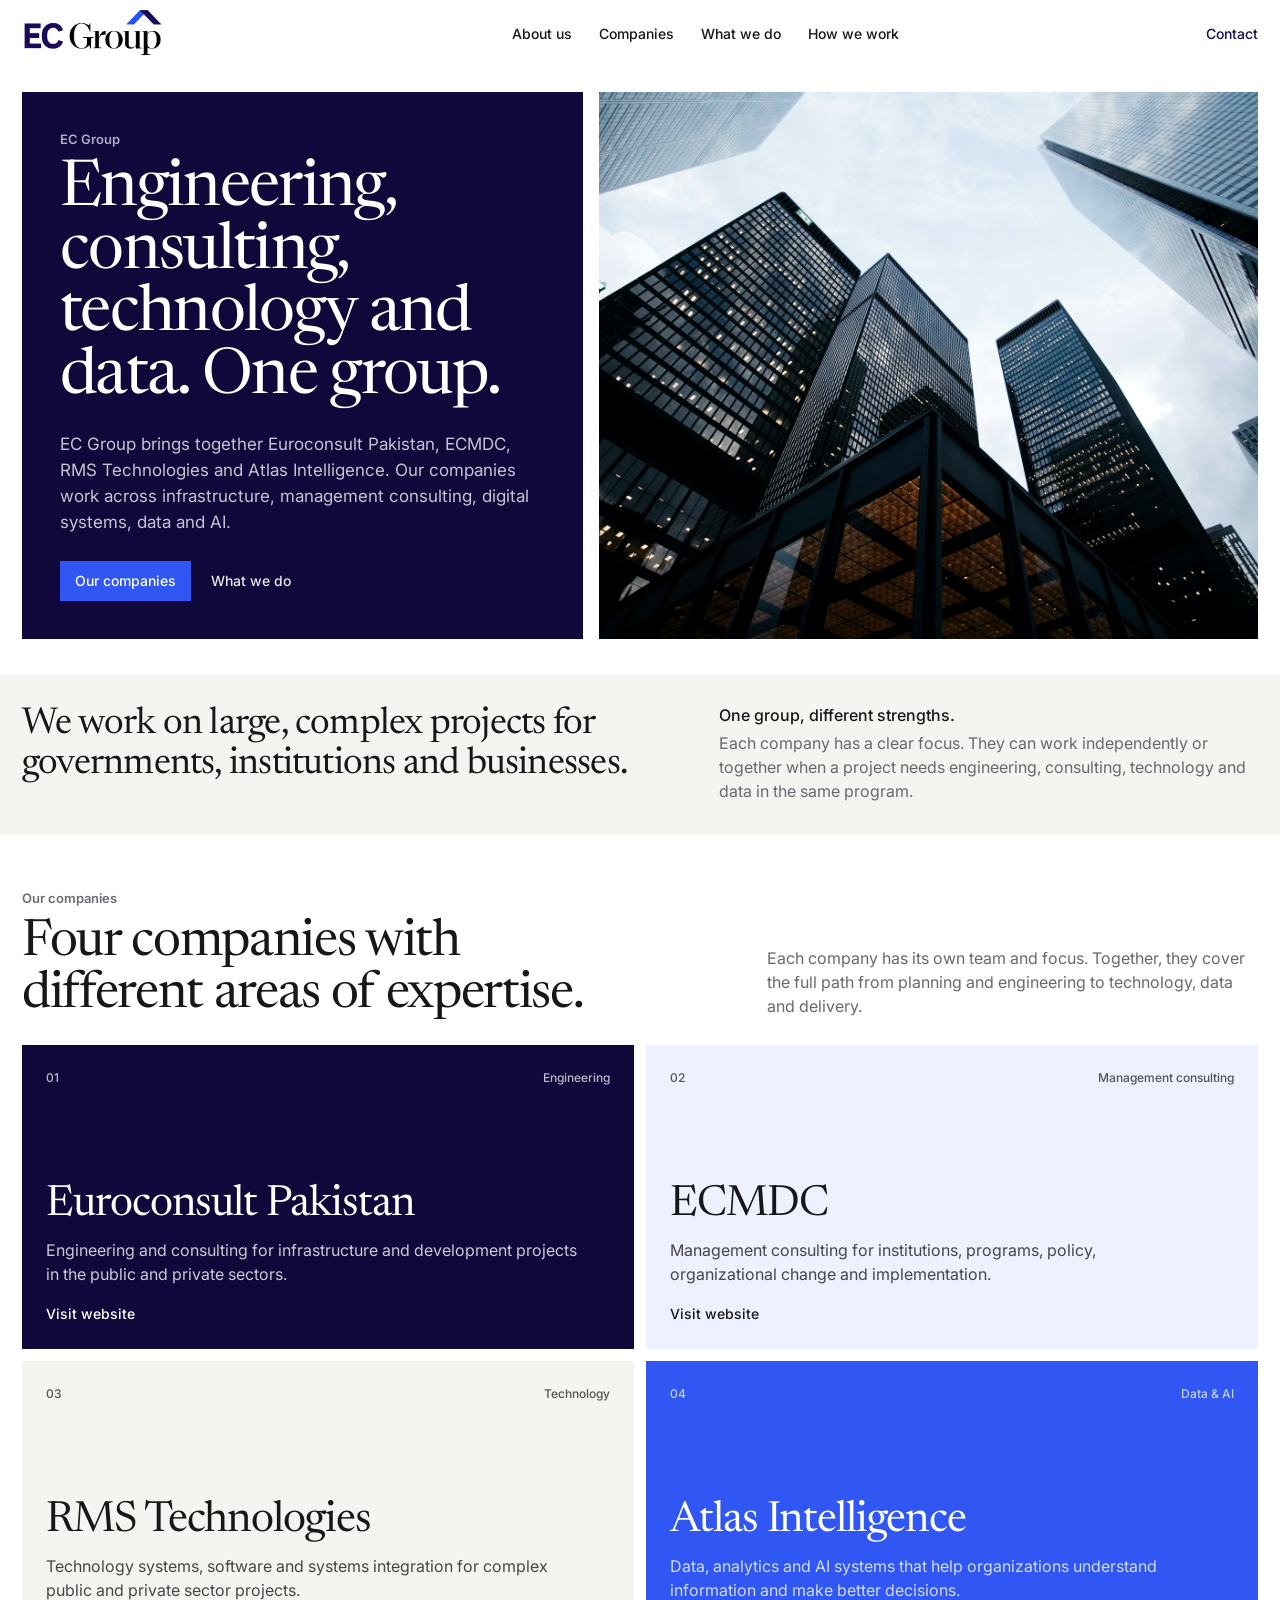
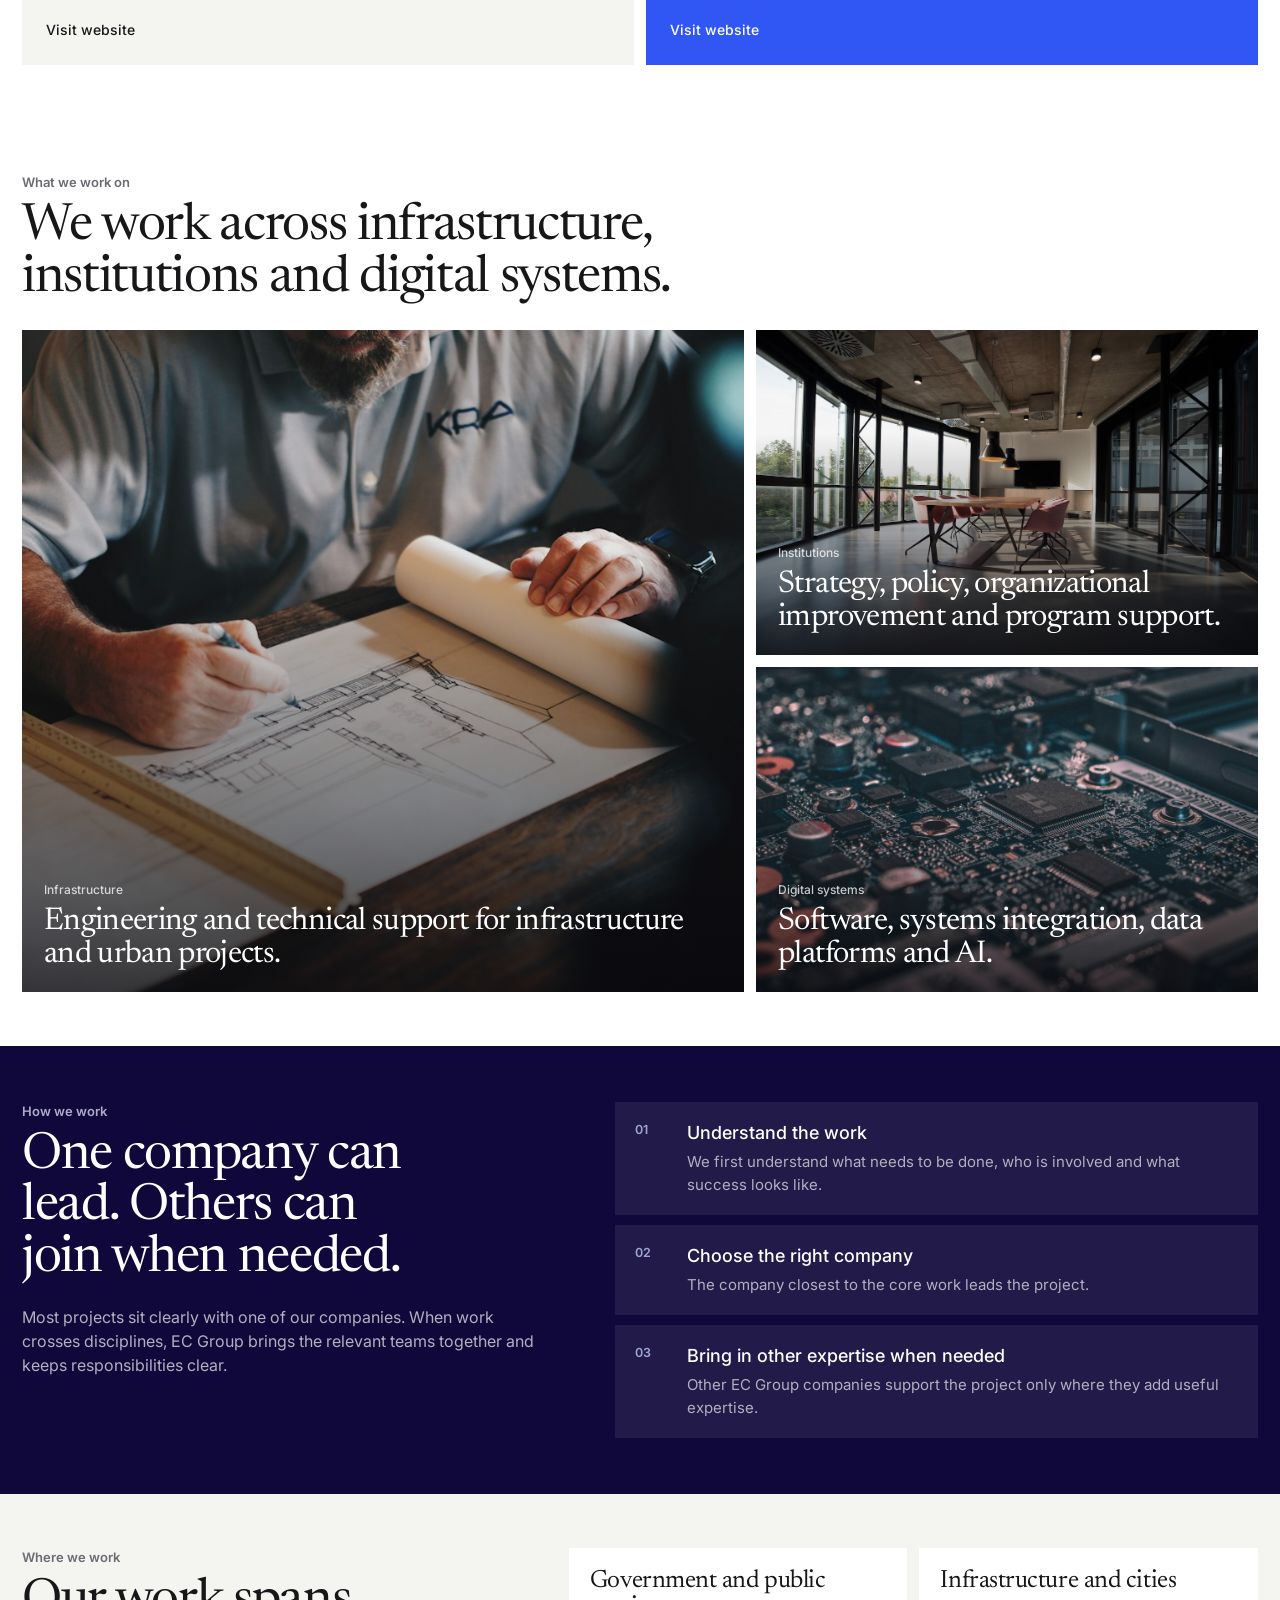
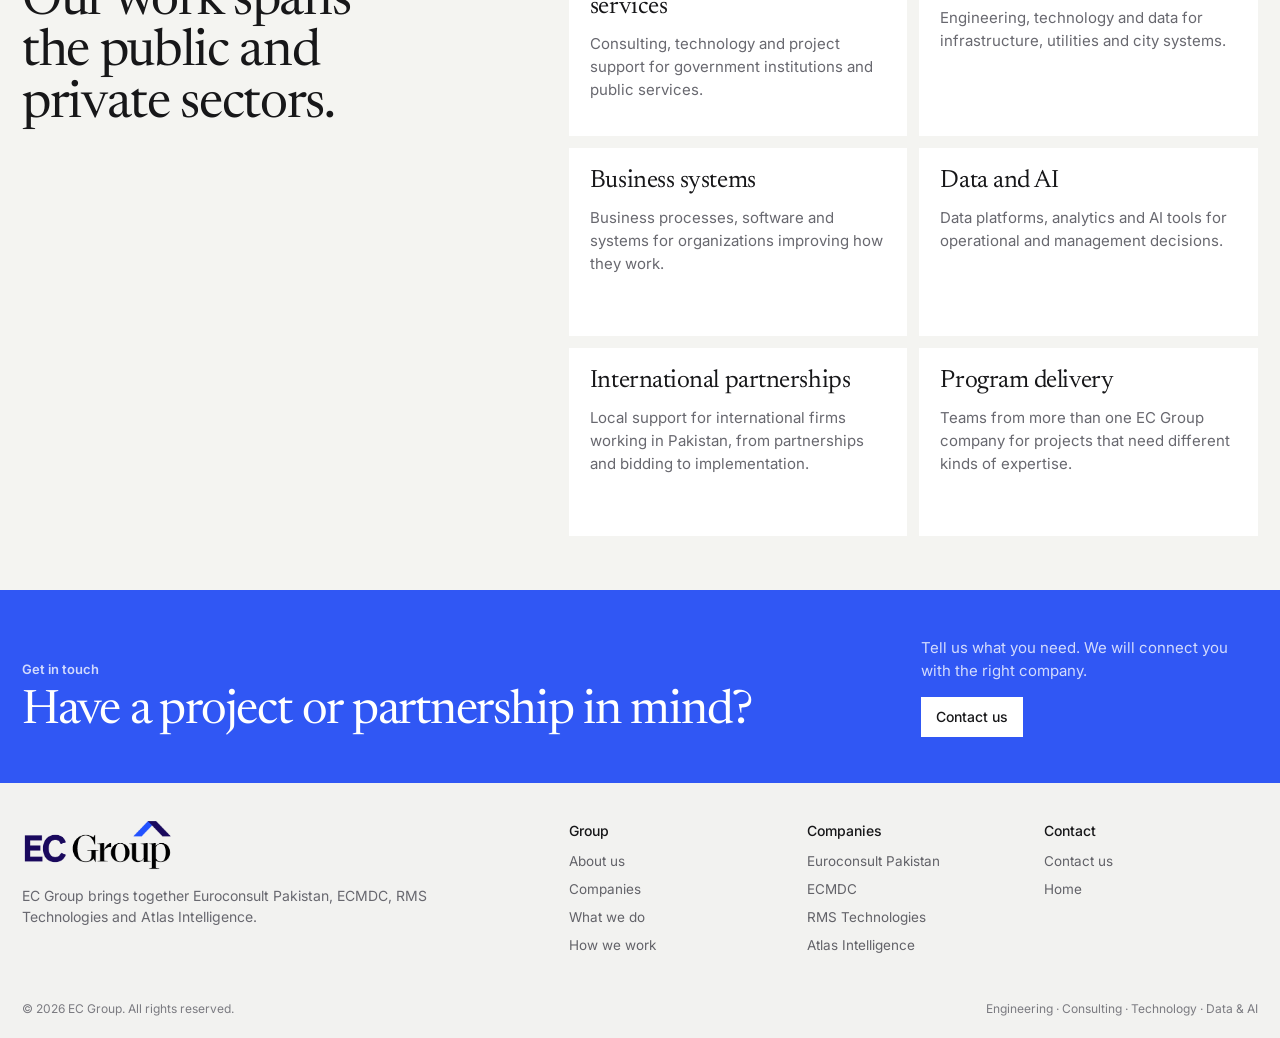
==== index.html @ d3a857c5 "first commit" ====
<!DOCTYPE html>

<html lang="en">
<head>
<meta charset="utf-8"/>
<meta content="width=device-width, initial-scale=1" name="viewport"/>
<meta content="EC Group brings together Euroconsult Pakistan, ECMDC, RMS Technologies and Atlas Intelligence across engineering, consulting, technology, data and AI." name="description"/>
<title>EC Group | Engineering, Consulting, Technology and Intelligence</title>
<link href="https://fonts.googleapis.com" rel="preconnect"/>
<link crossorigin="" href="https://fonts.gstatic.com" rel="preconnect"/>
<link href="https://fonts.googleapis.com/css2?family=Inter:wght@400;500;600&amp;family=Newsreader:opsz,wght@6..72,400;6..72,500&amp;display=swap" rel="stylesheet"/>
<link href="styles.css" rel="stylesheet"/>
</head>
<body>
<header class="site-header">
<div class="shell header-inner">
<a aria-label="EC Group home" class="brand" href="index.html"><img alt="EC Group" src="assets/ec-group-logo.png"/></a>
<nav aria-label="Primary navigation" class="desktop-nav"><a href="group.html">About us</a><a href="companies.html">Companies</a><a href="what-we-do.html">What we do</a><a href="how-we-work.html">How we work</a></nav>
<a class="header-link" href="contact.html">Contact</a>
<details class="mobile-menu">
<summary aria-label="Open menu"><span></span><span></span><span></span></summary>
<nav aria-label="Mobile navigation"><a href="group.html">About us</a><a href="companies.html">Companies</a><a href="what-we-do.html">What we do</a><a href="how-we-work.html">How we work</a><a href="contact.html">Contact</a></nav>
</details>
</div>
</header>
<main>
<section class="hero">
<div class="shell hero-grid">
<div class="hero-copy">
<p class="section-label light">EC Group</p>
<h1>Engineering, consulting, technology and data. One group.</h1>
<p class="hero-text">EC Group brings together Euroconsult Pakistan, ECMDC, RMS Technologies and Atlas Intelligence. Our companies work across infrastructure, management consulting, digital systems, data and AI.</p>
<div class="hero-actions"><a class="button button-primary" href="companies.html">Our companies</a><a class="text-link" href="what-we-do.html">What we do</a></div>
</div>
<figure class="hero-media"><img alt="Contemporary urban architecture" src="assets/img/hero-urban.jpg"/></figure>
</div>
</section>
<section class="intro-strip"><div class="shell intro-grid"><p class="intro-lead">We work on large, complex projects for governments, institutions and businesses.</p><div class="intro-note"><h3>One group, different strengths.</h3><p>Each company has a clear focus. They can work independently or together when a project needs engineering, consulting, technology and data in the same program.</p></div></div></section>
<section class="section"><div class="shell"><div class="section-heading split-heading"><div><p class="section-label">Our companies</p><h2>Four companies with different areas of expertise.</h2></div><p>Each company has its own team and focus. Together, they cover the full path from planning and engineering to technology, data and delivery.</p></div>
<div class="company-grid">
<article class="company-card company-card-dark"><div class="company-meta"><span>01</span><span>Engineering</span></div><div class="company-card-body"><h3>Euroconsult Pakistan</h3><p>Engineering and consulting for infrastructure and development projects in the public and private sectors.</p><a class="company-link" href="https://www.euroconsultglobal.co/" rel="noopener" target="_blank">Visit website</a></div></article>
<article class="company-card company-card-soft-blue"><div class="company-meta"><span>02</span><span>Management consulting</span></div><div class="company-card-body"><h3>ECMDC</h3><p>Management consulting for institutions, programs, policy, organizational change and implementation.</p><a class="company-link" href="https://ecmdc.co" rel="noopener" target="_blank">Visit website</a></div></article>
<article class="company-card company-card-neutral"><div class="company-meta"><span>03</span><span>Technology</span></div><div class="company-card-body"><h3>RMS Technologies</h3><p>Technology systems, software and systems integration for complex public and private sector projects.</p><a class="company-link" href="https://rmstechnologies.co" rel="noopener" target="_blank">Visit website</a></div></article>
<article class="company-card company-card-blue"><div class="company-meta"><span>04</span><span>Data &amp; AI</span></div><div class="company-card-body"><h3>Atlas Intelligence</h3><p>Data, analytics and AI systems that help organizations understand information and make better decisions.</p><a class="company-link" href="https://atlasintelglobal.com" rel="noopener" target="_blank">Visit website</a></div></article>
</div></div></section>
<section class="section"><div class="shell"><div class="section-heading compact-heading"><p class="section-label">What we work on</p><h2>We work across infrastructure, institutions and digital systems.</h2></div><div class="work-grid">
<article class="work-card work-card-large"><img alt="Infrastructure development" src="assets/img/work-infrastructure.jpg"/><div class="work-card-copy"><p>Infrastructure</p><h3>Engineering and technical support for infrastructure and urban projects.</h3></div></article>
<article class="work-card"><img alt="Institutional workplace" src="assets/img/work-institutions.jpg"/><div class="work-card-copy"><p>Institutions</p><h3>Strategy, policy, organizational improvement and program support.</h3></div></article>
<article class="work-card"><img alt="Digital systems" src="assets/img/work-digital.jpg"/><div class="work-card-copy"><p>Digital systems</p><h3>Software, systems integration, data platforms and AI.</h3></div></article>
</div></div></section>
<section class="approach"><div class="shell approach-grid"><div class="approach-intro"><p class="section-label light">How we work</p><h2>One company can lead. Others can join when needed.</h2><p>Most projects sit clearly with one of our companies. When work crosses disciplines, EC Group brings the relevant teams together and keeps responsibilities clear.</p></div><div class="approach-items">
<article><span>01</span><div><h3>Understand the work</h3><p>We first understand what needs to be done, who is involved and what success looks like.</p></div></article>
<article><span>02</span><div><h3>Choose the right company</h3><p>The company closest to the core work leads the project.</p></div></article>
<article><span>03</span><div><h3>Bring in other expertise when needed</h3><p>Other EC Group companies support the project only where they add useful expertise.</p></div></article>
</div></div></section>
<section class="section soft"><div class="shell focus-grid"><div class="focus-heading"><p class="section-label">Where we work</p><h2>Our work spans the public and private sectors.</h2></div><div class="focus-list">
<article><h3>Government and public services</h3><p>Consulting, technology and project support for government institutions and public services.</p></article>
<article><h3>Infrastructure and cities</h3><p>Engineering, technology and data for infrastructure, utilities and city systems.</p></article>
<article><h3>Business systems</h3><p>Business processes, software and systems for organizations improving how they work.</p></article>
<article><h3>Data and AI</h3><p>Data platforms, analytics and AI tools for operational and management decisions.</p></article>
<article><h3>International partnerships</h3><p>Local support for international firms working in Pakistan, from partnerships and bidding to implementation.</p></article>
<article><h3>Program delivery</h3><p>Teams from more than one EC Group company for projects that need different kinds of expertise.</p></article>
</div></div></section>
<section class="cta"><div class="shell cta-grid"><div><p class="section-label on-blue">Get in touch</p><h2>Have a project or partnership in mind?</h2></div><div class="cta-side"><p>Tell us what you need. We will connect you with the right company.</p><a class="button button-light" href="contact.html">Contact us</a></div></div></section>
</main>
<footer class="site-footer">
<div class="shell footer-grid">
<div class="footer-brand">
<img alt="EC Group" src="assets/ec-group-logo.png"/>
<p>EC Group brings together Euroconsult Pakistan, ECMDC, RMS Technologies and Atlas Intelligence.</p>
</div>
<div class="footer-links">
<div><strong>Group</strong><a href="group.html">About us</a><a href="companies.html">Companies</a><a href="what-we-do.html">What we do</a><a href="how-we-work.html">How we work</a></div>
<div><strong>Companies</strong><a href="https://www.euroconsultglobal.co/" rel="noopener" target="_blank">Euroconsult Pakistan</a><a href="https://ecmdc.co" rel="noopener" target="_blank">ECMDC</a><a href="https://rmstechnologies.co" rel="noopener" target="_blank">RMS Technologies</a><a href="https://atlasintelglobal.com" rel="noopener" target="_blank">Atlas Intelligence</a></div>
<div><strong>Contact</strong><a href="contact.html">Contact us</a><a href="index.html">Home</a></div>
</div>
</div>
<div class="shell footer-bottom"><span>© 2026 EC Group. All rights reserved.</span><span>Engineering · Consulting · Technology · Data &amp; AI</span></div>
</footer>
</body>
</html>
---- styles.css ----
:root {
  --navy: #180d4f;
  --navy-deep: #10083a;
  --blue: #3057f4;
  --ink: #171719;
  --muted: #68686f;
  --paper: #ffffff;
  --soft: #f4f4f1;
  --soft-blue: #eef1ff;
  --soft-warm: #f5f2ed;
  --max: 1240px;
  --serif: "Newsreader", Constantia, "Iowan Old Style", "Palatino Linotype", Georgia, serif;
  --sans: "Inter", "Helvetica Neue", Arial, sans-serif;
}

* { box-sizing: border-box; }
html { scroll-behavior: smooth; }
body {
  margin: 0;
  background: var(--paper);
  color: var(--ink);
  font-family: var(--sans);
  font-size: 16px;
  line-height: 1.5;
  font-weight: 400;
  letter-spacing: 0;
  -webkit-font-smoothing: antialiased;
  text-rendering: optimizeLegibility;
}
img { display: block; width: 100%; }
a { color: inherit; text-decoration: none; }
p, h1, h2, h3, h4, figure { margin: 0; }
button, input, textarea, select { font: inherit; }

.shell { width: min(calc(100% - 44px), var(--max)); margin: 0 auto; }
.narrow { max-width: 830px; }

.site-header {
  position: sticky; top: 0; z-index: 100;
  background: rgba(255,255,255,.97);
  backdrop-filter: blur(12px);
}
.header-inner {
  min-height: 68px;
  display: grid;
  grid-template-columns: 182px 1fr auto;
  align-items: center;
  gap: 24px;
}
.brand { width: 148px; }
.desktop-nav { display: flex; justify-content: center; align-items: center; gap: 27px; font-size: 14px; line-height: 20px; font-weight: 500; }
.desktop-nav a, .header-link, .text-link, .company-link, .footer-links a, .inline-link { transition: opacity .18s ease, color .18s ease; }
.desktop-nav a:hover, .header-link:hover, .text-link:hover, .company-link:hover, .footer-links a:hover, .inline-link:hover { opacity: .58; }
.desktop-nav a[aria-current="page"] { color: var(--blue); }
.header-link { color: var(--navy); font-size: 14px; line-height: 20px; font-weight: 500; }
.mobile-menu { display: none; }

.section-label {
  margin-bottom: 11px;
  color: #6b6b72;
  font-size: 13px;
  line-height: 18px;
  font-weight: 600;
}
.section-label.light { color: rgba(233,235,255,.72); }
.section-label.on-blue { color: rgba(255,255,255,.78); }

h1, h2, .display, .editorial {
  font-family: var(--serif);
  font-weight: 400;
  letter-spacing: -.026em;
  text-wrap: balance;
}
h1 { font-size: clamp(48px, 5vw, 69px); line-height: .98; }
h2 { font-size: clamp(38px, 4vw, 54px); line-height: 1.01; }
h3 { font-size: 19px; line-height: 1.25; font-weight: 500; }

.button {
  min-height: 40px;
  padding: 0 15px;
  display: inline-flex;
  align-items: center;
  justify-content: center;
  font-size: 14px;
  line-height: 20px;
  font-weight: 500;
  cursor: pointer;
  border: 0;
  transition: background .18s ease, color .18s ease, opacity .18s ease;
}
.button-primary { background: var(--blue); color: #fff; }
.button-primary:hover { background: #284bdd; }
.button-dark { background: var(--navy-deep); color: #fff; }
.button-dark:hover { background: #1a1050; }
.button-light { background: #fff; color: var(--ink); }
.button-light:hover { background: #f1f1f1; }
.text-link, .inline-link, .company-link { font-size: 14px; line-height: 20px; font-weight: 500; }

.hero { padding: 24px 0 36px; }
.hero-grid {
  display: grid;
  grid-template-columns: .92fr 1.08fr;
  min-height: 520px;
  gap: 16px;
}
.hero-copy {
  background: var(--navy-deep);
  color: #fff;
  padding: 38px;
  display: flex;
  flex-direction: column;
  justify-content: center;
}
.hero-copy .hero-text { margin-top: 21px; max-width: 650px; color: rgba(255,255,255,.76); font-size: 17px; line-height: 26px; }
.hero-actions { margin-top: 26px; display: flex; align-items: center; gap: 20px; flex-wrap: wrap; }
.hero-actions .text-link { color: rgba(255,255,255,.9); }
.hero-media { min-height: 520px; overflow: hidden; background: #dcdde2; }
.hero-media img { height: 100%; object-fit: cover; filter: saturate(.76) contrast(1.04); }

.page-hero { padding: 28px 0 38px; }
.page-hero-grid { display: grid; grid-template-columns: 1.07fr .73fr; gap: 56px; align-items: end; }
.page-hero h1 { max-width: 820px; color: var(--navy-deep); }
.page-hero-copy { padding-bottom: 4px; }
.page-hero-copy p { color: var(--muted); font-size: 17px; line-height: 26px; max-width: 520px; }
.page-hero-media { margin-top: 26px; height: min(46vw, 545px); min-height: 370px; overflow: hidden; }
.page-hero-media img { height: 100%; object-fit: cover; filter: saturate(.78) contrast(1.02); }

.intro-strip { background: var(--soft); padding: 30px 0 32px; }
.intro-grid { display: grid; grid-template-columns: 1.08fr .92fr; gap: 64px; align-items: start; }
.intro-lead { font-family: var(--serif); font-size: clamp(28px, 2.9vw, 38px); line-height: 1.08; letter-spacing: -.021em; }
.intro-note h3 { margin-bottom: 6px; font-size: 16px; line-height: 1.25; font-weight: 500; }
.intro-note p { color: var(--muted); font-size: 16px; line-height: 24px; }

.section { padding: 54px 0; }
.section.soft { background: var(--soft); }
.section.soft-blue { background: var(--soft-blue); }
.section.dark { background: var(--navy-deep); color: #fff; }
.section.blue { background: var(--blue); color: #fff; }
.section-heading { margin-bottom: 24px; }
.split-heading { display: grid; grid-template-columns: 1fr .72fr; gap: 62px; align-items: end; }
.split-heading > p { color: var(--muted); font-size: 16px; line-height: 24px; padding-bottom: 3px; }
.dark .split-heading > p { color: rgba(255,255,255,.68); }
.compact-heading { max-width: 855px; }
.compact-heading > p:last-child { margin-top: 15px; color: var(--muted); font-size: 16px; line-height: 24px; max-width: 700px; }
.dark .compact-heading > p:last-child { color: rgba(255,255,255,.68); }

.company-grid { display: grid; grid-template-columns: repeat(2, 1fr); gap: 12px; }
.company-card { min-height: 304px; padding: 24px; display: flex; flex-direction: column; }
.company-meta { display: flex; justify-content: space-between; gap: 18px; font-size: 12px; line-height: 18px; font-weight: 500; opacity: .72; }
.company-card-body { margin-top: auto; }
.company-card h3 { font-family: var(--serif); font-size: clamp(31px, 3.5vw, 43px); font-weight: 400; letter-spacing: -.025em; line-height: 1; }
.company-card p { margin-top: 12px; max-width: 535px; font-size: 16px; line-height: 24px; opacity: .78; }
.company-card .company-link { display: inline-block; margin-top: 18px; }
.company-card-dark { background: var(--navy-deep); color: #fff; }
.company-card-soft-blue { background: var(--soft-blue); color: var(--ink); }
.company-card-neutral { background: var(--soft); color: var(--ink); }
.company-card-blue { background: var(--blue); color: #fff; }
.company-link.pending { opacity: .45; pointer-events: none; }

.work-grid { display: grid; grid-template-columns: 1.18fr .82fr; grid-template-rows: 325px 325px; gap: 12px; }
.work-card { position: relative; overflow: hidden; min-height: 325px; background: #ddd; }
.work-card-large { grid-row: span 2; }
.work-card img { width: 100%; height: 100%; object-fit: cover; transition: transform .45s ease; }
.work-card:hover img { transform: scale(1.018); }
.work-card::after { content: ""; position: absolute; inset: 0; background: linear-gradient(to top, rgba(8,8,12,.78), rgba(8,8,12,.04) 68%); }
.work-card-copy { position: absolute; left: 22px; right: 22px; bottom: 20px; z-index: 2; color: #fff; }
.work-card-copy p { margin-bottom: 6px; font-size: 12px; line-height: 18px; font-weight: 500; color: rgba(255,255,255,.76); }
.work-card-copy h3 { max-width: 680px; font-family: var(--serif); font-weight: 400; font-size: clamp(25px, 2.45vw, 36px); line-height: 1.06; letter-spacing: -.021em; }

.approach { background: var(--navy-deep); color: #fff; padding: 56px 0; }
.approach-grid { display: grid; grid-template-columns: .9fr 1.1fr; gap: 66px; }
.approach-intro > p:last-child { margin-top: 19px; max-width: 530px; color: rgba(255,255,255,.68); font-size: 16px; line-height: 24px; }
.approach-items { display: grid; gap: 10px; }
.approach-items article { background: rgba(255,255,255,.075); padding: 19px 20px; display: grid; grid-template-columns: 38px 1fr; gap: 14px; }
.approach-items article > span { color: rgba(198,209,255,.76); font-size: 12.5px; font-weight: 600; }
.approach-items h3 { margin-bottom: 5px; font-size: 18px; line-height: 24px; font-weight: 500; }
.approach-items p { color: rgba(255,255,255,.65); font-size: 15px; line-height: 23px; }

.focus-grid { display: grid; grid-template-columns: .82fr 1.18fr; gap: 68px; align-items: start; }
.focus-heading { position: sticky; top: 92px; }
.focus-list { display: grid; grid-template-columns: repeat(2, 1fr); gap: 12px; }
.focus-list article { background: #fff; min-height: 188px; padding: 21px; }
.focus-list h3 { font-family: var(--serif); font-size: 25px; font-weight: 400; line-height: 1.05; letter-spacing: -.018em; }
.focus-list p { margin-top: 11px; color: var(--muted); font-size: 15px; line-height: 23px; }

/* Group page */
.statement-grid { display: grid; grid-template-columns: .88fr 1.12fr; gap: 68px; align-items: start; }
.statement-grid .display { font-size: clamp(35px, 3.7vw, 50px); line-height: 1.02; color: var(--navy-deep); }
.prose-stack { display: grid; gap: 18px; }
.prose-stack p { color: var(--muted); font-size: 16px; line-height: 25px; }
.group-architecture { display: grid; grid-template-columns: repeat(4, 1fr); gap: 10px; }
.arch-card { min-height: 255px; padding: 20px; display: flex; flex-direction: column; background: #fff; }
.arch-card:nth-child(1) { background: var(--navy-deep); color: #fff; }
.arch-card:nth-child(2) { background: var(--soft-blue); }
.arch-card:nth-child(3) { background: #fff; }
.arch-card:nth-child(4) { background: var(--blue); color: #fff; }
.arch-card small { font-size: 12px; font-weight: 500; opacity: .65; }
.arch-card h3 { margin-top: auto; font-family: var(--serif); font-size: 28px; line-height: 1.02; font-weight: 400; letter-spacing: -.02em; }
.arch-card p { margin-top: 9px; font-size: 14px; line-height: 21px; opacity: .72; }
.values-grid { display: grid; grid-template-columns: repeat(3, 1fr); gap: 12px; }
.value-card { min-height: 230px; padding: 22px; background: var(--soft); }
.value-card h3 { font-family: var(--serif); font-weight: 400; font-size: 28px; line-height: 1.05; letter-spacing: -.02em; }
.value-card p { margin-top: 12px; color: var(--muted); font-size: 15px; line-height: 23px; }

/* Companies page */
.company-profile-list { display: grid; gap: 12px; }
.company-profile { display: grid; grid-template-columns: .48fr 1.08fr .44fr; min-height: 260px; background: var(--soft); }
.company-profile:nth-child(2) { background: var(--soft-blue); }
.company-profile:nth-child(3) { background: #f1f1ef; }
.company-profile:nth-child(4) { background: var(--navy-deep); color: #fff; }
.company-profile-index { padding: 23px; font-size: 13px; font-weight: 600; opacity: .65; }
.company-profile-main { padding: 23px 22px; display: flex; flex-direction: column; justify-content: center; }
.company-profile-main h2 { font-size: clamp(37px, 3.9vw, 53px); }
.company-profile-main p { margin-top: 12px; max-width: 650px; color: var(--muted); font-size: 16px; line-height: 24px; }
.company-profile:nth-child(4) .company-profile-main p { color: rgba(255,255,255,.68); }
.company-profile-side { padding: 23px; display: flex; flex-direction: column; justify-content: center; gap: 10px; }
.company-profile-side strong { font-size: 14px; font-weight: 500; }
.company-profile-side span { color: var(--muted); font-size: 14px; line-height: 21px; }
.company-profile:nth-child(4) .company-profile-side span { color: rgba(255,255,255,.63); }
.company-profile .company-link { margin-top: 12px; }

/* What we do */
.capability-grid { display: grid; grid-template-columns: repeat(2, 1fr); gap: 12px; }
.capability-card { min-height: 335px; padding: 24px; background: var(--soft); display: flex; flex-direction: column; }
.capability-card:nth-child(2) { background: var(--soft-blue); }
.capability-card:nth-child(3) { background: var(--navy-deep); color: #fff; }
.capability-card:nth-child(4) { background: var(--blue); color: #fff; }
.capability-card .cap-number { font-size: 12px; font-weight: 600; opacity: .62; }
.capability-card .cap-body { margin-top: auto; }
.capability-card h3 { font-family: var(--serif); font-weight: 400; font-size: clamp(31px, 3vw, 42px); line-height: 1.02; letter-spacing: -.024em; }
.capability-card p { margin-top: 12px; max-width: 560px; color: var(--muted); font-size: 15px; line-height: 23px; }
.capability-card:nth-child(3) p, .capability-card:nth-child(4) p { color: rgba(255,255,255,.7); }
.capability-card ul { margin: 15px 0 0; padding: 0; list-style: none; display: flex; flex-wrap: wrap; gap: 7px; }
.capability-card li { background: rgba(0,0,0,.05); padding: 6px 9px; font-size: 12.5px; }
.capability-card:nth-child(3) li, .capability-card:nth-child(4) li { background: rgba(255,255,255,.1); }
.sector-grid { display: grid; grid-template-columns: repeat(3, 1fr); gap: 12px; }
.sector-card { min-height: 185px; padding: 21px; background: #fff; }
.sector-card h3 { font-family: var(--serif); font-size: 25px; font-weight: 400; line-height: 1.05; letter-spacing: -.018em; }
.sector-card p { margin-top: 10px; color: var(--muted); font-size: 14.5px; line-height: 22px; }

/* How we work */
.process-grid { display: grid; grid-template-columns: repeat(4, 1fr); gap: 10px; }
.process-card { min-height: 280px; padding: 21px; background: var(--soft); display: flex; flex-direction: column; }
.process-card:nth-child(2) { background: var(--soft-blue); }
.process-card:nth-child(3) { background: #eeeef1; }
.process-card:nth-child(4) { background: var(--navy-deep); color: #fff; }
.process-card .process-number { font-size: 12px; font-weight: 600; opacity: .65; }
.process-card .process-body { margin-top: auto; }
.process-card h3 { font-family: var(--serif); font-size: 29px; line-height: 1.04; font-weight: 400; letter-spacing: -.02em; }
.process-card p { margin-top: 10px; color: var(--muted); font-size: 14.5px; line-height: 22px; }
.process-card:nth-child(4) p { color: rgba(255,255,255,.68); }
.partner-grid { display: grid; grid-template-columns: .8fr 1.2fr; gap: 66px; align-items: start; }
.partner-list { display: grid; grid-template-columns: repeat(2, 1fr); gap: 10px; }
.partner-list article { min-height: 164px; background: rgba(255,255,255,.075); padding: 18px; }
.partner-list h3 { font-size: 17px; }
.partner-list p { margin-top: 7px; color: rgba(255,255,255,.64); font-size: 14px; line-height: 21px; }

/* Contact */
.contact-page { padding: 30px 0 58px; }
.contact-layout { display: grid; grid-template-columns: .84fr 1.16fr; gap: 58px; align-items: start; }
.contact-intro h1 { color: var(--navy-deep); }
.contact-intro > p:last-of-type { margin-top: 18px; max-width: 510px; color: var(--muted); font-size: 16px; line-height: 25px; }
.contact-reasons { margin-top: 26px; display: grid; gap: 8px; }
.contact-reasons article { background: var(--soft); padding: 14px 15px; }
.contact-reasons h3 { font-size: 15px; font-weight: 500; }
.contact-reasons p { margin-top: 3px; color: var(--muted); font-size: 13.5px; line-height: 20px; }
.contact-form { background: var(--soft-blue); padding: 25px; }
.form-grid { display: grid; grid-template-columns: repeat(2, 1fr); gap: 14px; }
.field { display: grid; gap: 6px; }
.field.full { grid-column: 1 / -1; }
.field label { font-size: 13px; font-weight: 500; }
.field input, .field textarea, .field select { width: 100%; border: 0; background: #fff; padding: 11px 12px; min-height: 43px; color: var(--ink); outline: none; }
.field input:focus, .field textarea:focus, .field select:focus { box-shadow: inset 0 0 0 2px rgba(48,87,244,.3); }
.field textarea { min-height: 132px; resize: vertical; }
.form-note { margin-top: 12px; color: var(--muted); font-size: 12.5px; line-height: 19px; }
.form-action { margin-top: 15px; }
.contact-routing { display: grid; grid-template-columns: repeat(4, 1fr); gap: 10px; }
.route-card { min-height: 190px; padding: 18px; background: var(--soft); display: flex; flex-direction: column; }
.route-card:nth-child(4) { background: var(--navy-deep); color: #fff; }
.route-card h3 { margin-top: auto; font-family: var(--serif); font-size: 24px; line-height: 1.05; font-weight: 400; }
.route-card p { margin-top: 8px; color: var(--muted); font-size: 13.5px; line-height: 20px; }
.route-card:nth-child(4) p { color: rgba(255,255,255,.65); }
.route-card .company-link { margin-top: 12px; }

.cta { background: var(--blue); color: #fff; padding: 46px 0; }
.cta-grid { display: grid; grid-template-columns: 1.28fr .52fr; gap: 68px; align-items: end; }
.cta h2 { max-width: 850px; font-size: clamp(37px, 3.7vw, 52px); }
.cta-side p { margin-bottom: 15px; color: rgba(255,255,255,.79); font-size: 15px; line-height: 23px; }

.site-footer { background: #f2f2f0; color: var(--ink); padding: 38px 0 20px; }
.footer-grid { display: grid; grid-template-columns: .82fr 1.18fr; gap: 68px; }
.footer-brand img { width: 158px; }
.footer-brand p { margin-top: 13px; max-width: 420px; color: var(--muted); font-size: 14px; line-height: 21px; }
.footer-links { display: grid; grid-template-columns: repeat(3, 1fr); gap: 24px; }
.footer-links div { display: flex; flex-direction: column; align-items: flex-start; gap: 8px; }
.footer-links strong { margin-bottom: 2px; font-size: 14px; line-height: 20px; font-weight: 500; }
.footer-links a, .footer-links span { color: #626268; font-size: 13.5px; }
.footer-bottom { margin-top: 28px; padding-top: 16px; display: flex; justify-content: space-between; gap: 18px; color: #7b7b81; font-size: 12px; }

@media (max-width: 1020px) {
  .group-architecture, .process-grid, .contact-routing { grid-template-columns: repeat(2, 1fr); }
  .sector-grid { grid-template-columns: repeat(2, 1fr); }
}
@media (max-width: 980px) {
  .header-inner { grid-template-columns: 1fr auto; }
  .desktop-nav, .header-link { display: none; }
  .mobile-menu { display: block; position: relative; }
  .mobile-menu summary { list-style: none; width: 38px; height: 38px; display: grid; place-content: center; gap: 5px; cursor: pointer; }
  .mobile-menu summary::-webkit-details-marker { display: none; }
  .mobile-menu summary span { width: 21px; height: 2px; background: #111; display: block; }
  .mobile-menu nav { position: absolute; right: 0; top: 45px; min-width: 230px; padding: 10px; background: #fff; box-shadow: 0 16px 38px rgba(0,0,0,.12); display: grid; gap: 1px; }
  .mobile-menu nav a { padding: 9px; font-size: 14px; font-weight: 500; }

  .hero-grid, .page-hero-grid, .intro-grid, .split-heading, .approach-grid, .focus-grid, .statement-grid, .partner-grid, .contact-layout, .cta-grid, .footer-grid { grid-template-columns: 1fr; gap: 28px; }
  .hero-grid { min-height: auto; }
  .hero-copy { padding: 36px 30px; }
  .hero-media { min-height: 450px; }
  .page-hero-copy { max-width: 650px; }
  .focus-heading { position: static; }
  .company-profile { grid-template-columns: 80px 1fr; }
  .company-profile-side { grid-column: 2; padding-top: 0; }
}
@media (max-width: 720px) {
  .shell { width: min(calc(100% - 28px), var(--max)); }
  .site-header { position: relative; }
  .header-inner { min-height: 64px; }
  .brand { width: 138px; }
  .hero { padding: 14px 0 24px; }
  .hero-grid { gap: 10px; }
  .hero-copy { padding: 28px 23px; }
  .hero-copy .hero-text { font-size: 16px; }
  .hero-media { min-height: 360px; }
  .page-hero { padding-top: 24px; }
  .page-hero-media { min-height: 300px; height: 62vw; }
  .section { padding: 44px 0; }
  .intro-strip { padding: 27px 0; }
  .company-grid, .focus-list, .capability-grid, .values-grid, .group-architecture, .process-grid, .sector-grid, .contact-routing { grid-template-columns: 1fr; }
  .company-card { min-height: 270px; }
  .work-grid { grid-template-columns: 1fr; grid-template-rows: auto; }
  .work-card, .work-card-large { min-height: 360px; grid-row: auto; }
  .approach { padding: 44px 0; }
  .company-profile { grid-template-columns: 1fr; }
  .company-profile-index { padding-bottom: 0; }
  .company-profile-side { grid-column: auto; padding-top: 0; }
  .form-grid { grid-template-columns: 1fr; }
  .field.full { grid-column: auto; }
  .partner-list { grid-template-columns: 1fr; }
  .cta { padding: 42px 0; }
  .footer-links { grid-template-columns: 1fr 1fr; }
  .footer-bottom { flex-direction: column; }
}
@media (max-width: 460px) {
  h1 { font-size: 42px; }
  h2 { font-size: 36px; }
  .hero-media { min-height: 310px; }
  .hero-actions { gap: 14px; }
  .footer-links { grid-template-columns: 1fr; }
}
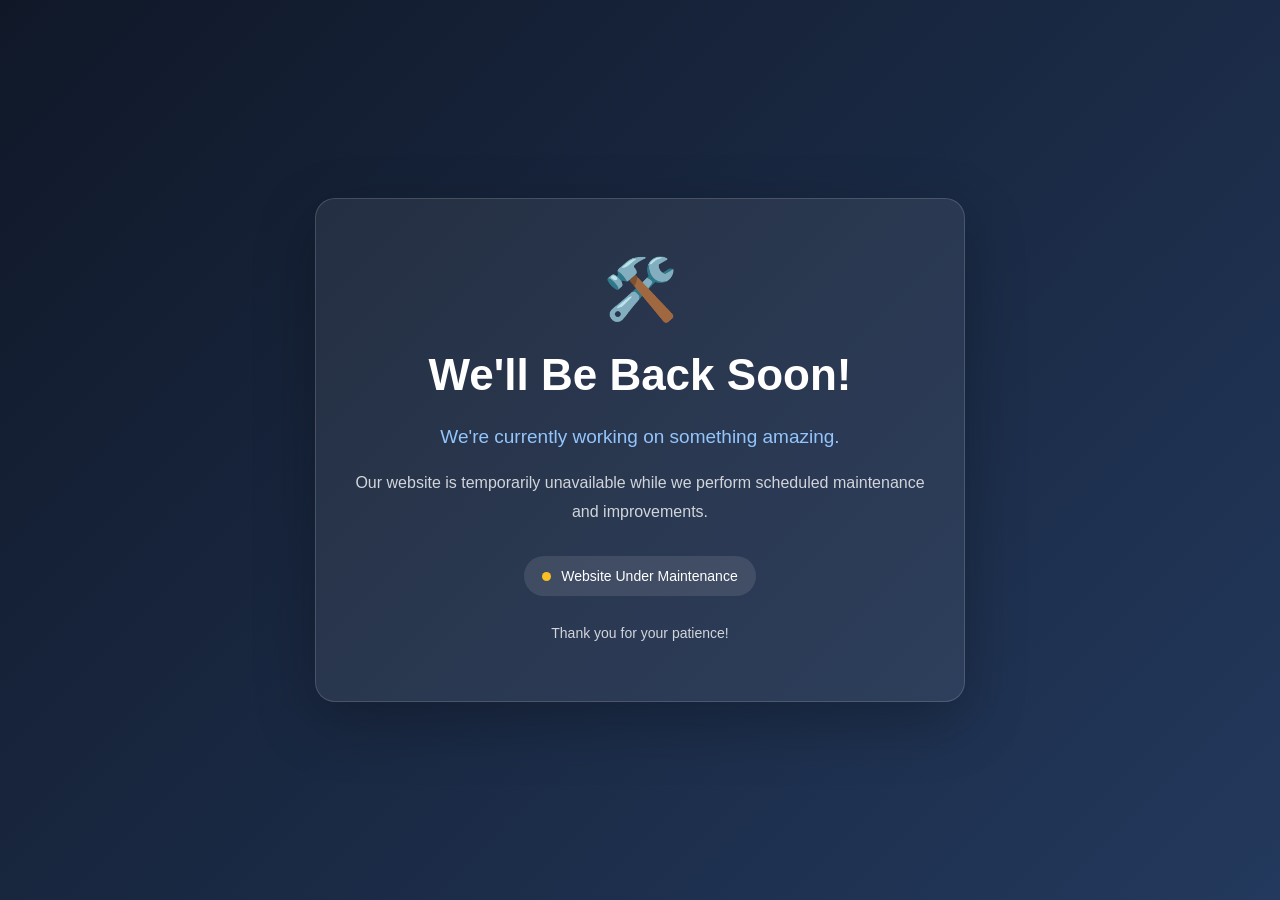
==== commit fce0c65f: "Add Maintenance Page" ====
--- a/index.html
+++ b/index.html
@@ -1,81 +1,26 @@
 <!DOCTYPE html>
-
 <html lang="en">
 <head>
-<meta charset="utf-8"/>
-<meta content="width=device-width, initial-scale=1" name="viewport"/>
-<meta content="EC Group brings together Euroconsult Pakistan, ECMDC, RMS Technologies and Atlas Intelligence across engineering, consulting, technology, data and AI." name="description"/>
-<title>EC Group | Engineering, Consulting, Technology and Intelligence</title>
-<link href="https://fonts.googleapis.com" rel="preconnect"/>
-<link crossorigin="" href="https://fonts.gstatic.com" rel="preconnect"/>
-<link href="https://fonts.googleapis.com/css2?family=Inter:wght@400;500;600&amp;family=Newsreader:opsz,wght@6..72,400;6..72,500&amp;display=swap" rel="stylesheet"/>
-<link href="styles.css" rel="stylesheet"/>
+    <meta charset="UTF-8">
+    <meta name="viewport" content="width=device-width, initial-scale=1.0">
+    <title>Under Maintenance</title>
+    <link rel="stylesheet" href="./styles.css">
+
 </head>
 <body>
-<header class="site-header">
-<div class="shell header-inner">
-<a aria-label="EC Group home" class="brand" href="index.html"><img alt="EC Group" src="assets/ec-group-logo.png"/></a>
-<nav aria-label="Primary navigation" class="desktop-nav"><a href="group.html">About us</a><a href="companies.html">Companies</a><a href="what-we-do.html">What we do</a><a href="how-we-work.html">How we work</a></nav>
-<a class="header-link" href="contact.html">Contact</a>
-<details class="mobile-menu">
-<summary aria-label="Open menu"><span></span><span></span><span></span></summary>
-<nav aria-label="Mobile navigation"><a href="group.html">About us</a><a href="companies.html">Companies</a><a href="what-we-do.html">What we do</a><a href="how-we-work.html">How we work</a><a href="contact.html">Contact</a></nav>
-</details>
-</div>
-</header>
-<main>
-<section class="hero">
-<div class="shell hero-grid">
-<div class="hero-copy">
-<p class="section-label light">EC Group</p>
-<h1>Engineering, consulting, technology and data. One group.</h1>
-<p class="hero-text">EC Group brings together Euroconsult Pakistan, ECMDC, RMS Technologies and Atlas Intelligence. Our companies work across infrastructure, management consulting, digital systems, data and AI.</p>
-<div class="hero-actions"><a class="button button-primary" href="companies.html">Our companies</a><a class="text-link" href="what-we-do.html">What we do</a></div>
-</div>
-<figure class="hero-media"><img alt="Contemporary urban architecture" src="assets/img/hero-urban.jpg"/></figure>
-</div>
-</section>
-<section class="intro-strip"><div class="shell intro-grid"><p class="intro-lead">We work on large, complex projects for governments, institutions and businesses.</p><div class="intro-note"><h3>One group, different strengths.</h3><p>Each company has a clear focus. They can work independently or together when a project needs engineering, consulting, technology and data in the same program.</p></div></div></section>
-<section class="section"><div class="shell"><div class="section-heading split-heading"><div><p class="section-label">Our companies</p><h2>Four companies with different areas of expertise.</h2></div><p>Each company has its own team and focus. Together, they cover the full path from planning and engineering to technology, data and delivery.</p></div>
-<div class="company-grid">
-<article class="company-card company-card-dark"><div class="company-meta"><span>01</span><span>Engineering</span></div><div class="company-card-body"><h3>Euroconsult Pakistan</h3><p>Engineering and consulting for infrastructure and development projects in the public and private sectors.</p><a class="company-link" href="https://www.euroconsultglobal.co/" rel="noopener" target="_blank">Visit website</a></div></article>
-<article class="company-card company-card-soft-blue"><div class="company-meta"><span>02</span><span>Management consulting</span></div><div class="company-card-body"><h3>ECMDC</h3><p>Management consulting for institutions, programs, policy, organizational change and implementation.</p><a class="company-link" href="https://ecmdc.co" rel="noopener" target="_blank">Visit website</a></div></article>
-<article class="company-card company-card-neutral"><div class="company-meta"><span>03</span><span>Technology</span></div><div class="company-card-body"><h3>RMS Technologies</h3><p>Technology systems, software and systems integration for complex public and private sector projects.</p><a class="company-link" href="https://rmstechnologies.co" rel="noopener" target="_blank">Visit website</a></div></article>
-<article class="company-card company-card-blue"><div class="company-meta"><span>04</span><span>Data &amp; AI</span></div><div class="company-card-body"><h3>Atlas Intelligence</h3><p>Data, analytics and AI systems that help organizations understand information and make better decisions.</p><a class="company-link" href="https://atlasintelglobal.com" rel="noopener" target="_blank">Visit website</a></div></article>
-</div></div></section>
-<section class="section"><div class="shell"><div class="section-heading compact-heading"><p class="section-label">What we work on</p><h2>We work across infrastructure, institutions and digital systems.</h2></div><div class="work-grid">
-<article class="work-card work-card-large"><img alt="Infrastructure development" src="assets/img/work-infrastructure.jpg"/><div class="work-card-copy"><p>Infrastructure</p><h3>Engineering and technical support for infrastructure and urban projects.</h3></div></article>
-<article class="work-card"><img alt="Institutional workplace" src="assets/img/work-institutions.jpg"/><div class="work-card-copy"><p>Institutions</p><h3>Strategy, policy, organizational improvement and program support.</h3></div></article>
-<article class="work-card"><img alt="Digital systems" src="assets/img/work-digital.jpg"/><div class="work-card-copy"><p>Digital systems</p><h3>Software, systems integration, data platforms and AI.</h3></div></article>
-</div></div></section>
-<section class="approach"><div class="shell approach-grid"><div class="approach-intro"><p class="section-label light">How we work</p><h2>One company can lead. Others can join when needed.</h2><p>Most projects sit clearly with one of our companies. When work crosses disciplines, EC Group brings the relevant teams together and keeps responsibilities clear.</p></div><div class="approach-items">
-<article><span>01</span><div><h3>Understand the work</h3><p>We first understand what needs to be done, who is involved and what success looks like.</p></div></article>
-<article><span>02</span><div><h3>Choose the right company</h3><p>The company closest to the core work leads the project.</p></div></article>
-<article><span>03</span><div><h3>Bring in other expertise when needed</h3><p>Other EC Group companies support the project only where they add useful expertise.</p></div></article>
-</div></div></section>
-<section class="section soft"><div class="shell focus-grid"><div class="focus-heading"><p class="section-label">Where we work</p><h2>Our work spans the public and private sectors.</h2></div><div class="focus-list">
-<article><h3>Government and public services</h3><p>Consulting, technology and project support for government institutions and public services.</p></article>
-<article><h3>Infrastructure and cities</h3><p>Engineering, technology and data for infrastructure, utilities and city systems.</p></article>
-<article><h3>Business systems</h3><p>Business processes, software and systems for organizations improving how they work.</p></article>
-<article><h3>Data and AI</h3><p>Data platforms, analytics and AI tools for operational and management decisions.</p></article>
-<article><h3>International partnerships</h3><p>Local support for international firms working in Pakistan, from partnerships and bidding to implementation.</p></article>
-<article><h3>Program delivery</h3><p>Teams from more than one EC Group company for projects that need different kinds of expertise.</p></article>
-</div></div></section>
-<section class="cta"><div class="shell cta-grid"><div><p class="section-label on-blue">Get in touch</p><h2>Have a project or partnership in mind?</h2></div><div class="cta-side"><p>Tell us what you need. We will connect you with the right company.</p><a class="button button-light" href="contact.html">Contact us</a></div></div></section>
-</main>
-<footer class="site-footer">
-<div class="shell footer-grid">
-<div class="footer-brand">
-<img alt="EC Group" src="assets/ec-group-logo.png"/>
-<p>EC Group brings together Euroconsult Pakistan, ECMDC, RMS Technologies and Atlas Intelligence.</p>
-</div>
-<div class="footer-links">
-<div><strong>Group</strong><a href="group.html">About us</a><a href="companies.html">Companies</a><a href="what-we-do.html">What we do</a><a href="how-we-work.html">How we work</a></div>
-<div><strong>Companies</strong><a href="https://www.euroconsultglobal.co/" rel="noopener" target="_blank">Euroconsult Pakistan</a><a href="https://ecmdc.co" rel="noopener" target="_blank">ECMDC</a><a href="https://rmstechnologies.co" rel="noopener" target="_blank">RMS Technologies</a><a href="https://atlasintelglobal.com" rel="noopener" target="_blank">Atlas Intelligence</a></div>
-<div><strong>Contact</strong><a href="contact.html">Contact us</a><a href="index.html">Home</a></div>
-</div>
-</div>
-<div class="shell footer-bottom"><span>© 2026 EC Group. All rights reserved.</span><span>Engineering · Consulting · Technology · Data &amp; AI</span></div>
-</footer>
+    <div class="maintenance-container">
+        <div class="icon">🛠️</div>
+        <h1>We'll Be Back Soon!</h1>
+        <p class="subtitle">We're currently working on something amazing.</p>
+        <p>
+            Our website is temporarily unavailable while we perform
+            scheduled maintenance and improvements.
+        </p>
+        <div class="status">
+            <span class="dot"></span>
+            Website Under Maintenance
+        </div>
+        <p class="footer">Thank you for your patience!</p>
+    </div>
 </body>
-</html>+</html>
--- a/styles.css
+++ b/styles.css
@@ -1,359 +1,85 @@
-
-:root {
-  --navy: #180d4f;
-  --navy-deep: #10083a;
-  --blue: #3057f4;
-  --ink: #171719;
-  --muted: #68686f;
-  --paper: #ffffff;
-  --soft: #f4f4f1;
-  --soft-blue: #eef1ff;
-  --soft-warm: #f5f2ed;
-  --max: 1240px;
-  --serif: "Newsreader", Constantia, "Iowan Old Style", "Palatino Linotype", Georgia, serif;
-  --sans: "Inter", "Helvetica Neue", Arial, sans-serif;
+* {
+    margin: 0;
+    padding: 0;
+    box-sizing: border-box;
 }
 
-* { box-sizing: border-box; }
-html { scroll-behavior: smooth; }
 body {
-  margin: 0;
-  background: var(--paper);
-  color: var(--ink);
-  font-family: var(--sans);
-  font-size: 16px;
-  line-height: 1.5;
-  font-weight: 400;
-  letter-spacing: 0;
-  -webkit-font-smoothing: antialiased;
-  text-rendering: optimizeLegibility;
+    font-family: Arial, sans-serif;
+    min-height: 100vh;
+    display: flex;
+    align-items: center;
+    justify-content: center;
+    background: linear-gradient(135deg, #101828, #23395d);
+    color: white;
+    padding: 20px;
 }
-img { display: block; width: 100%; }
-a { color: inherit; text-decoration: none; }
-p, h1, h2, h3, h4, figure { margin: 0; }
-button, input, textarea, select { font: inherit; }
 
-.shell { width: min(calc(100% - 44px), var(--max)); margin: 0 auto; }
-.narrow { max-width: 830px; }
+.maintenance-container {
+    max-width: 650px;
+    width: 100%;
+    text-align: center;
+    padding: 55px 35px;
+    background: rgba(255, 255, 255, 0.07);
+    border: 1px solid rgba(255, 255, 255, 0.15);
+    border-radius: 20px;
+    box-shadow: 0 20px 60px rgba(0, 0, 0, 0.25);
+}
 
-.site-header {
-  position: sticky; top: 0; z-index: 100;
-  background: rgba(255,255,255,.97);
-  backdrop-filter: blur(12px);
+.icon {
+    font-size: 60px;
+    margin-bottom: 25px;
 }
-.header-inner {
-  min-height: 68px;
-  display: grid;
-  grid-template-columns: 182px 1fr auto;
-  align-items: center;
-  gap: 24px;
+
+h1 {
+    font-size: clamp(30px, 5vw, 44px);
+    margin-bottom: 20px;
 }
-.brand { width: 148px; }
-.desktop-nav { display: flex; justify-content: center; align-items: center; gap: 27px; font-size: 14px; line-height: 20px; font-weight: 500; }
-.desktop-nav a, .header-link, .text-link, .company-link, .footer-links a, .inline-link { transition: opacity .18s ease, color .18s ease; }
-.desktop-nav a:hover, .header-link:hover, .text-link:hover, .company-link:hover, .footer-links a:hover, .inline-link:hover { opacity: .58; }
-.desktop-nav a[aria-current="page"] { color: var(--blue); }
-.header-link { color: var(--navy); font-size: 14px; line-height: 20px; font-weight: 500; }
-.mobile-menu { display: none; }
 
-.section-label {
-  margin-bottom: 11px;
-  color: #6b6b72;
-  font-size: 13px;
-  line-height: 18px;
-  font-weight: 600;
+.subtitle {
+    font-size: 19px;
+    color: #93c5fd;
+    margin-bottom: 15px;
 }
-.section-label.light { color: rgba(233,235,255,.72); }
-.section-label.on-blue { color: rgba(255,255,255,.78); }
 
-h1, h2, .display, .editorial {
-  font-family: var(--serif);
-  font-weight: 400;
-  letter-spacing: -.026em;
-  text-wrap: balance;
+p {
+    font-size: 16px;
+    line-height: 1.8;
+    color: #d1d5db;
 }
-h1 { font-size: clamp(48px, 5vw, 69px); line-height: .98; }
-h2 { font-size: clamp(38px, 4vw, 54px); line-height: 1.01; }
-h3 { font-size: 19px; line-height: 1.25; font-weight: 500; }
 
-.button {
-  min-height: 40px;
-  padding: 0 15px;
-  display: inline-flex;
-  align-items: center;
-  justify-content: center;
-  font-size: 14px;
-  line-height: 20px;
-  font-weight: 500;
-  cursor: pointer;
-  border: 0;
-  transition: background .18s ease, color .18s ease, opacity .18s ease;
+.status {
+    display: inline-flex;
+    align-items: center;
+    gap: 10px;
+    margin-top: 30px;
+    padding: 12px 18px;
+    border-radius: 30px;
+    background: rgba(255, 255, 255, 0.1);
+    font-size: 14px;
 }
-.button-primary { background: var(--blue); color: #fff; }
-.button-primary:hover { background: #284bdd; }
-.button-dark { background: var(--navy-deep); color: #fff; }
-.button-dark:hover { background: #1a1050; }
-.button-light { background: #fff; color: var(--ink); }
-.button-light:hover { background: #f1f1f1; }
-.text-link, .inline-link, .company-link { font-size: 14px; line-height: 20px; font-weight: 500; }
 
-.hero { padding: 24px 0 36px; }
-.hero-grid {
-  display: grid;
-  grid-template-columns: .92fr 1.08fr;
-  min-height: 520px;
-  gap: 16px;
+.dot {
+    width: 9px;
+    height: 9px;
+    background: #fbbf24;
+    border-radius: 50%;
+    animation: pulse 1.5s infinite;
 }
-.hero-copy {
-  background: var(--navy-deep);
-  color: #fff;
-  padding: 38px;
-  display: flex;
-  flex-direction: column;
-  justify-content: center;
+
+.footer {
+    margin-top: 25px;
+    font-size: 14px;
 }
-.hero-copy .hero-text { margin-top: 21px; max-width: 650px; color: rgba(255,255,255,.76); font-size: 17px; line-height: 26px; }
-.hero-actions { margin-top: 26px; display: flex; align-items: center; gap: 20px; flex-wrap: wrap; }
-.hero-actions .text-link { color: rgba(255,255,255,.9); }
-.hero-media { min-height: 520px; overflow: hidden; background: #dcdde2; }
-.hero-media img { height: 100%; object-fit: cover; filter: saturate(.76) contrast(1.04); }
 
-.page-hero { padding: 28px 0 38px; }
-.page-hero-grid { display: grid; grid-template-columns: 1.07fr .73fr; gap: 56px; align-items: end; }
-.page-hero h1 { max-width: 820px; color: var(--navy-deep); }
-.page-hero-copy { padding-bottom: 4px; }
-.page-hero-copy p { color: var(--muted); font-size: 17px; line-height: 26px; max-width: 520px; }
-.page-hero-media { margin-top: 26px; height: min(46vw, 545px); min-height: 370px; overflow: hidden; }
-.page-hero-media img { height: 100%; object-fit: cover; filter: saturate(.78) contrast(1.02); }
+@keyframes pulse {
+    50% {
+        opacity: 0.35;
+    }
+}
 
-.intro-strip { background: var(--soft); padding: 30px 0 32px; }
-.intro-grid { display: grid; grid-template-columns: 1.08fr .92fr; gap: 64px; align-items: start; }
-.intro-lead { font-family: var(--serif); font-size: clamp(28px, 2.9vw, 38px); line-height: 1.08; letter-spacing: -.021em; }
-.intro-note h3 { margin-bottom: 6px; font-size: 16px; line-height: 1.25; font-weight: 500; }
-.intro-note p { color: var(--muted); font-size: 16px; line-height: 24px; }
-
-.section { padding: 54px 0; }
-.section.soft { background: var(--soft); }
-.section.soft-blue { background: var(--soft-blue); }
-.section.dark { background: var(--navy-deep); color: #fff; }
-.section.blue { background: var(--blue); color: #fff; }
-.section-heading { margin-bottom: 24px; }
-.split-heading { display: grid; grid-template-columns: 1fr .72fr; gap: 62px; align-items: end; }
-.split-heading > p { color: var(--muted); font-size: 16px; line-height: 24px; padding-bottom: 3px; }
-.dark .split-heading > p { color: rgba(255,255,255,.68); }
-.compact-heading { max-width: 855px; }
-.compact-heading > p:last-child { margin-top: 15px; color: var(--muted); font-size: 16px; line-height: 24px; max-width: 700px; }
-.dark .compact-heading > p:last-child { color: rgba(255,255,255,.68); }
-
-.company-grid { display: grid; grid-template-columns: repeat(2, 1fr); gap: 12px; }
-.company-card { min-height: 304px; padding: 24px; display: flex; flex-direction: column; }
-.company-meta { display: flex; justify-content: space-between; gap: 18px; font-size: 12px; line-height: 18px; font-weight: 500; opacity: .72; }
-.company-card-body { margin-top: auto; }
-.company-card h3 { font-family: var(--serif); font-size: clamp(31px, 3.5vw, 43px); font-weight: 400; letter-spacing: -.025em; line-height: 1; }
-.company-card p { margin-top: 12px; max-width: 535px; font-size: 16px; line-height: 24px; opacity: .78; }
-.company-card .company-link { display: inline-block; margin-top: 18px; }
-.company-card-dark { background: var(--navy-deep); color: #fff; }
-.company-card-soft-blue { background: var(--soft-blue); color: var(--ink); }
-.company-card-neutral { background: var(--soft); color: var(--ink); }
-.company-card-blue { background: var(--blue); color: #fff; }
-.company-link.pending { opacity: .45; pointer-events: none; }
-
-.work-grid { display: grid; grid-template-columns: 1.18fr .82fr; grid-template-rows: 325px 325px; gap: 12px; }
-.work-card { position: relative; overflow: hidden; min-height: 325px; background: #ddd; }
-.work-card-large { grid-row: span 2; }
-.work-card img { width: 100%; height: 100%; object-fit: cover; transition: transform .45s ease; }
-.work-card:hover img { transform: scale(1.018); }
-.work-card::after { content: ""; position: absolute; inset: 0; background: linear-gradient(to top, rgba(8,8,12,.78), rgba(8,8,12,.04) 68%); }
-.work-card-copy { position: absolute; left: 22px; right: 22px; bottom: 20px; z-index: 2; color: #fff; }
-.work-card-copy p { margin-bottom: 6px; font-size: 12px; line-height: 18px; font-weight: 500; color: rgba(255,255,255,.76); }
-.work-card-copy h3 { max-width: 680px; font-family: var(--serif); font-weight: 400; font-size: clamp(25px, 2.45vw, 36px); line-height: 1.06; letter-spacing: -.021em; }
-
-.approach { background: var(--navy-deep); color: #fff; padding: 56px 0; }
-.approach-grid { display: grid; grid-template-columns: .9fr 1.1fr; gap: 66px; }
-.approach-intro > p:last-child { margin-top: 19px; max-width: 530px; color: rgba(255,255,255,.68); font-size: 16px; line-height: 24px; }
-.approach-items { display: grid; gap: 10px; }
-.approach-items article { background: rgba(255,255,255,.075); padding: 19px 20px; display: grid; grid-template-columns: 38px 1fr; gap: 14px; }
-.approach-items article > span { color: rgba(198,209,255,.76); font-size: 12.5px; font-weight: 600; }
-.approach-items h3 { margin-bottom: 5px; font-size: 18px; line-height: 24px; font-weight: 500; }
-.approach-items p { color: rgba(255,255,255,.65); font-size: 15px; line-height: 23px; }
-
-.focus-grid { display: grid; grid-template-columns: .82fr 1.18fr; gap: 68px; align-items: start; }
-.focus-heading { position: sticky; top: 92px; }
-.focus-list { display: grid; grid-template-columns: repeat(2, 1fr); gap: 12px; }
-.focus-list article { background: #fff; min-height: 188px; padding: 21px; }
-.focus-list h3 { font-family: var(--serif); font-size: 25px; font-weight: 400; line-height: 1.05; letter-spacing: -.018em; }
-.focus-list p { margin-top: 11px; color: var(--muted); font-size: 15px; line-height: 23px; }
-
-/* Group page */
-.statement-grid { display: grid; grid-template-columns: .88fr 1.12fr; gap: 68px; align-items: start; }
-.statement-grid .display { font-size: clamp(35px, 3.7vw, 50px); line-height: 1.02; color: var(--navy-deep); }
-.prose-stack { display: grid; gap: 18px; }
-.prose-stack p { color: var(--muted); font-size: 16px; line-height: 25px; }
-.group-architecture { display: grid; grid-template-columns: repeat(4, 1fr); gap: 10px; }
-.arch-card { min-height: 255px; padding: 20px; display: flex; flex-direction: column; background: #fff; }
-.arch-card:nth-child(1) { background: var(--navy-deep); color: #fff; }
-.arch-card:nth-child(2) { background: var(--soft-blue); }
-.arch-card:nth-child(3) { background: #fff; }
-.arch-card:nth-child(4) { background: var(--blue); color: #fff; }
-.arch-card small { font-size: 12px; font-weight: 500; opacity: .65; }
-.arch-card h3 { margin-top: auto; font-family: var(--serif); font-size: 28px; line-height: 1.02; font-weight: 400; letter-spacing: -.02em; }
-.arch-card p { margin-top: 9px; font-size: 14px; line-height: 21px; opacity: .72; }
-.values-grid { display: grid; grid-template-columns: repeat(3, 1fr); gap: 12px; }
-.value-card { min-height: 230px; padding: 22px; background: var(--soft); }
-.value-card h3 { font-family: var(--serif); font-weight: 400; font-size: 28px; line-height: 1.05; letter-spacing: -.02em; }
-.value-card p { margin-top: 12px; color: var(--muted); font-size: 15px; line-height: 23px; }
-
-/* Companies page */
-.company-profile-list { display: grid; gap: 12px; }
-.company-profile { display: grid; grid-template-columns: .48fr 1.08fr .44fr; min-height: 260px; background: var(--soft); }
-.company-profile:nth-child(2) { background: var(--soft-blue); }
-.company-profile:nth-child(3) { background: #f1f1ef; }
-.company-profile:nth-child(4) { background: var(--navy-deep); color: #fff; }
-.company-profile-index { padding: 23px; font-size: 13px; font-weight: 600; opacity: .65; }
-.company-profile-main { padding: 23px 22px; display: flex; flex-direction: column; justify-content: center; }
-.company-profile-main h2 { font-size: clamp(37px, 3.9vw, 53px); }
-.company-profile-main p { margin-top: 12px; max-width: 650px; color: var(--muted); font-size: 16px; line-height: 24px; }
-.company-profile:nth-child(4) .company-profile-main p { color: rgba(255,255,255,.68); }
-.company-profile-side { padding: 23px; display: flex; flex-direction: column; justify-content: center; gap: 10px; }
-.company-profile-side strong { font-size: 14px; font-weight: 500; }
-.company-profile-side span { color: var(--muted); font-size: 14px; line-height: 21px; }
-.company-profile:nth-child(4) .company-profile-side span { color: rgba(255,255,255,.63); }
-.company-profile .company-link { margin-top: 12px; }
-
-/* What we do */
-.capability-grid { display: grid; grid-template-columns: repeat(2, 1fr); gap: 12px; }
-.capability-card { min-height: 335px; padding: 24px; background: var(--soft); display: flex; flex-direction: column; }
-.capability-card:nth-child(2) { background: var(--soft-blue); }
-.capability-card:nth-child(3) { background: var(--navy-deep); color: #fff; }
-.capability-card:nth-child(4) { background: var(--blue); color: #fff; }
-.capability-card .cap-number { font-size: 12px; font-weight: 600; opacity: .62; }
-.capability-card .cap-body { margin-top: auto; }
-.capability-card h3 { font-family: var(--serif); font-weight: 400; font-size: clamp(31px, 3vw, 42px); line-height: 1.02; letter-spacing: -.024em; }
-.capability-card p { margin-top: 12px; max-width: 560px; color: var(--muted); font-size: 15px; line-height: 23px; }
-.capability-card:nth-child(3) p, .capability-card:nth-child(4) p { color: rgba(255,255,255,.7); }
-.capability-card ul { margin: 15px 0 0; padding: 0; list-style: none; display: flex; flex-wrap: wrap; gap: 7px; }
-.capability-card li { background: rgba(0,0,0,.05); padding: 6px 9px; font-size: 12.5px; }
-.capability-card:nth-child(3) li, .capability-card:nth-child(4) li { background: rgba(255,255,255,.1); }
-.sector-grid { display: grid; grid-template-columns: repeat(3, 1fr); gap: 12px; }
-.sector-card { min-height: 185px; padding: 21px; background: #fff; }
-.sector-card h3 { font-family: var(--serif); font-size: 25px; font-weight: 400; line-height: 1.05; letter-spacing: -.018em; }
-.sector-card p { margin-top: 10px; color: var(--muted); font-size: 14.5px; line-height: 22px; }
-
-/* How we work */
-.process-grid { display: grid; grid-template-columns: repeat(4, 1fr); gap: 10px; }
-.process-card { min-height: 280px; padding: 21px; background: var(--soft); display: flex; flex-direction: column; }
-.process-card:nth-child(2) { background: var(--soft-blue); }
-.process-card:nth-child(3) { background: #eeeef1; }
-.process-card:nth-child(4) { background: var(--navy-deep); color: #fff; }
-.process-card .process-number { font-size: 12px; font-weight: 600; opacity: .65; }
-.process-card .process-body { margin-top: auto; }
-.process-card h3 { font-family: var(--serif); font-size: 29px; line-height: 1.04; font-weight: 400; letter-spacing: -.02em; }
-.process-card p { margin-top: 10px; color: var(--muted); font-size: 14.5px; line-height: 22px; }
-.process-card:nth-child(4) p { color: rgba(255,255,255,.68); }
-.partner-grid { display: grid; grid-template-columns: .8fr 1.2fr; gap: 66px; align-items: start; }
-.partner-list { display: grid; grid-template-columns: repeat(2, 1fr); gap: 10px; }
-.partner-list article { min-height: 164px; background: rgba(255,255,255,.075); padding: 18px; }
-.partner-list h3 { font-size: 17px; }
-.partner-list p { margin-top: 7px; color: rgba(255,255,255,.64); font-size: 14px; line-height: 21px; }
-
-/* Contact */
-.contact-page { padding: 30px 0 58px; }
-.contact-layout { display: grid; grid-template-columns: .84fr 1.16fr; gap: 58px; align-items: start; }
-.contact-intro h1 { color: var(--navy-deep); }
-.contact-intro > p:last-of-type { margin-top: 18px; max-width: 510px; color: var(--muted); font-size: 16px; line-height: 25px; }
-.contact-reasons { margin-top: 26px; display: grid; gap: 8px; }
-.contact-reasons article { background: var(--soft); padding: 14px 15px; }
-.contact-reasons h3 { font-size: 15px; font-weight: 500; }
-.contact-reasons p { margin-top: 3px; color: var(--muted); font-size: 13.5px; line-height: 20px; }
-.contact-form { background: var(--soft-blue); padding: 25px; }
-.form-grid { display: grid; grid-template-columns: repeat(2, 1fr); gap: 14px; }
-.field { display: grid; gap: 6px; }
-.field.full { grid-column: 1 / -1; }
-.field label { font-size: 13px; font-weight: 500; }
-.field input, .field textarea, .field select { width: 100%; border: 0; background: #fff; padding: 11px 12px; min-height: 43px; color: var(--ink); outline: none; }
-.field input:focus, .field textarea:focus, .field select:focus { box-shadow: inset 0 0 0 2px rgba(48,87,244,.3); }
-.field textarea { min-height: 132px; resize: vertical; }
-.form-note { margin-top: 12px; color: var(--muted); font-size: 12.5px; line-height: 19px; }
-.form-action { margin-top: 15px; }
-.contact-routing { display: grid; grid-template-columns: repeat(4, 1fr); gap: 10px; }
-.route-card { min-height: 190px; padding: 18px; background: var(--soft); display: flex; flex-direction: column; }
-.route-card:nth-child(4) { background: var(--navy-deep); color: #fff; }
-.route-card h3 { margin-top: auto; font-family: var(--serif); font-size: 24px; line-height: 1.05; font-weight: 400; }
-.route-card p { margin-top: 8px; color: var(--muted); font-size: 13.5px; line-height: 20px; }
-.route-card:nth-child(4) p { color: rgba(255,255,255,.65); }
-.route-card .company-link { margin-top: 12px; }
-
-.cta { background: var(--blue); color: #fff; padding: 46px 0; }
-.cta-grid { display: grid; grid-template-columns: 1.28fr .52fr; gap: 68px; align-items: end; }
-.cta h2 { max-width: 850px; font-size: clamp(37px, 3.7vw, 52px); }
-.cta-side p { margin-bottom: 15px; color: rgba(255,255,255,.79); font-size: 15px; line-height: 23px; }
-
-.site-footer { background: #f2f2f0; color: var(--ink); padding: 38px 0 20px; }
-.footer-grid { display: grid; grid-template-columns: .82fr 1.18fr; gap: 68px; }
-.footer-brand img { width: 158px; }
-.footer-brand p { margin-top: 13px; max-width: 420px; color: var(--muted); font-size: 14px; line-height: 21px; }
-.footer-links { display: grid; grid-template-columns: repeat(3, 1fr); gap: 24px; }
-.footer-links div { display: flex; flex-direction: column; align-items: flex-start; gap: 8px; }
-.footer-links strong { margin-bottom: 2px; font-size: 14px; line-height: 20px; font-weight: 500; }
-.footer-links a, .footer-links span { color: #626268; font-size: 13.5px; }
-.footer-bottom { margin-top: 28px; padding-top: 16px; display: flex; justify-content: space-between; gap: 18px; color: #7b7b81; font-size: 12px; }
-
-@media (max-width: 1020px) {
-  .group-architecture, .process-grid, .contact-routing { grid-template-columns: repeat(2, 1fr); }
-  .sector-grid { grid-template-columns: repeat(2, 1fr); }
-}
-@media (max-width: 980px) {
-  .header-inner { grid-template-columns: 1fr auto; }
-  .desktop-nav, .header-link { display: none; }
-  .mobile-menu { display: block; position: relative; }
-  .mobile-menu summary { list-style: none; width: 38px; height: 38px; display: grid; place-content: center; gap: 5px; cursor: pointer; }
-  .mobile-menu summary::-webkit-details-marker { display: none; }
-  .mobile-menu summary span { width: 21px; height: 2px; background: #111; display: block; }
-  .mobile-menu nav { position: absolute; right: 0; top: 45px; min-width: 230px; padding: 10px; background: #fff; box-shadow: 0 16px 38px rgba(0,0,0,.12); display: grid; gap: 1px; }
-  .mobile-menu nav a { padding: 9px; font-size: 14px; font-weight: 500; }
-
-  .hero-grid, .page-hero-grid, .intro-grid, .split-heading, .approach-grid, .focus-grid, .statement-grid, .partner-grid, .contact-layout, .cta-grid, .footer-grid { grid-template-columns: 1fr; gap: 28px; }
-  .hero-grid { min-height: auto; }
-  .hero-copy { padding: 36px 30px; }
-  .hero-media { min-height: 450px; }
-  .page-hero-copy { max-width: 650px; }
-  .focus-heading { position: static; }
-  .company-profile { grid-template-columns: 80px 1fr; }
-  .company-profile-side { grid-column: 2; padding-top: 0; }
-}
-@media (max-width: 720px) {
-  .shell { width: min(calc(100% - 28px), var(--max)); }
-  .site-header { position: relative; }
-  .header-inner { min-height: 64px; }
-  .brand { width: 138px; }
-  .hero { padding: 14px 0 24px; }
-  .hero-grid { gap: 10px; }
-  .hero-copy { padding: 28px 23px; }
-  .hero-copy .hero-text { font-size: 16px; }
-  .hero-media { min-height: 360px; }
-  .page-hero { padding-top: 24px; }
-  .page-hero-media { min-height: 300px; height: 62vw; }
-  .section { padding: 44px 0; }
-  .intro-strip { padding: 27px 0; }
-  .company-grid, .focus-list, .capability-grid, .values-grid, .group-architecture, .process-grid, .sector-grid, .contact-routing { grid-template-columns: 1fr; }
-  .company-card { min-height: 270px; }
-  .work-grid { grid-template-columns: 1fr; grid-template-rows: auto; }
-  .work-card, .work-card-large { min-height: 360px; grid-row: auto; }
-  .approach { padding: 44px 0; }
-  .company-profile { grid-template-columns: 1fr; }
-  .company-profile-index { padding-bottom: 0; }
-  .company-profile-side { grid-column: auto; padding-top: 0; }
-  .form-grid { grid-template-columns: 1fr; }
-  .field.full { grid-column: auto; }
-  .partner-list { grid-template-columns: 1fr; }
-  .cta { padding: 42px 0; }
-  .footer-links { grid-template-columns: 1fr 1fr; }
-  .footer-bottom { flex-direction: column; }
-}
-@media (max-width: 460px) {
-  h1 { font-size: 42px; }
-  h2 { font-size: 36px; }
-  .hero-media { min-height: 310px; }
-  .hero-actions { gap: 14px; }
-  .footer-links { grid-template-columns: 1fr; }
-}
+@media (max-width: 480px) {
+    .maintenance-container {
+        padding: 40px 22px;
+    }
+}
